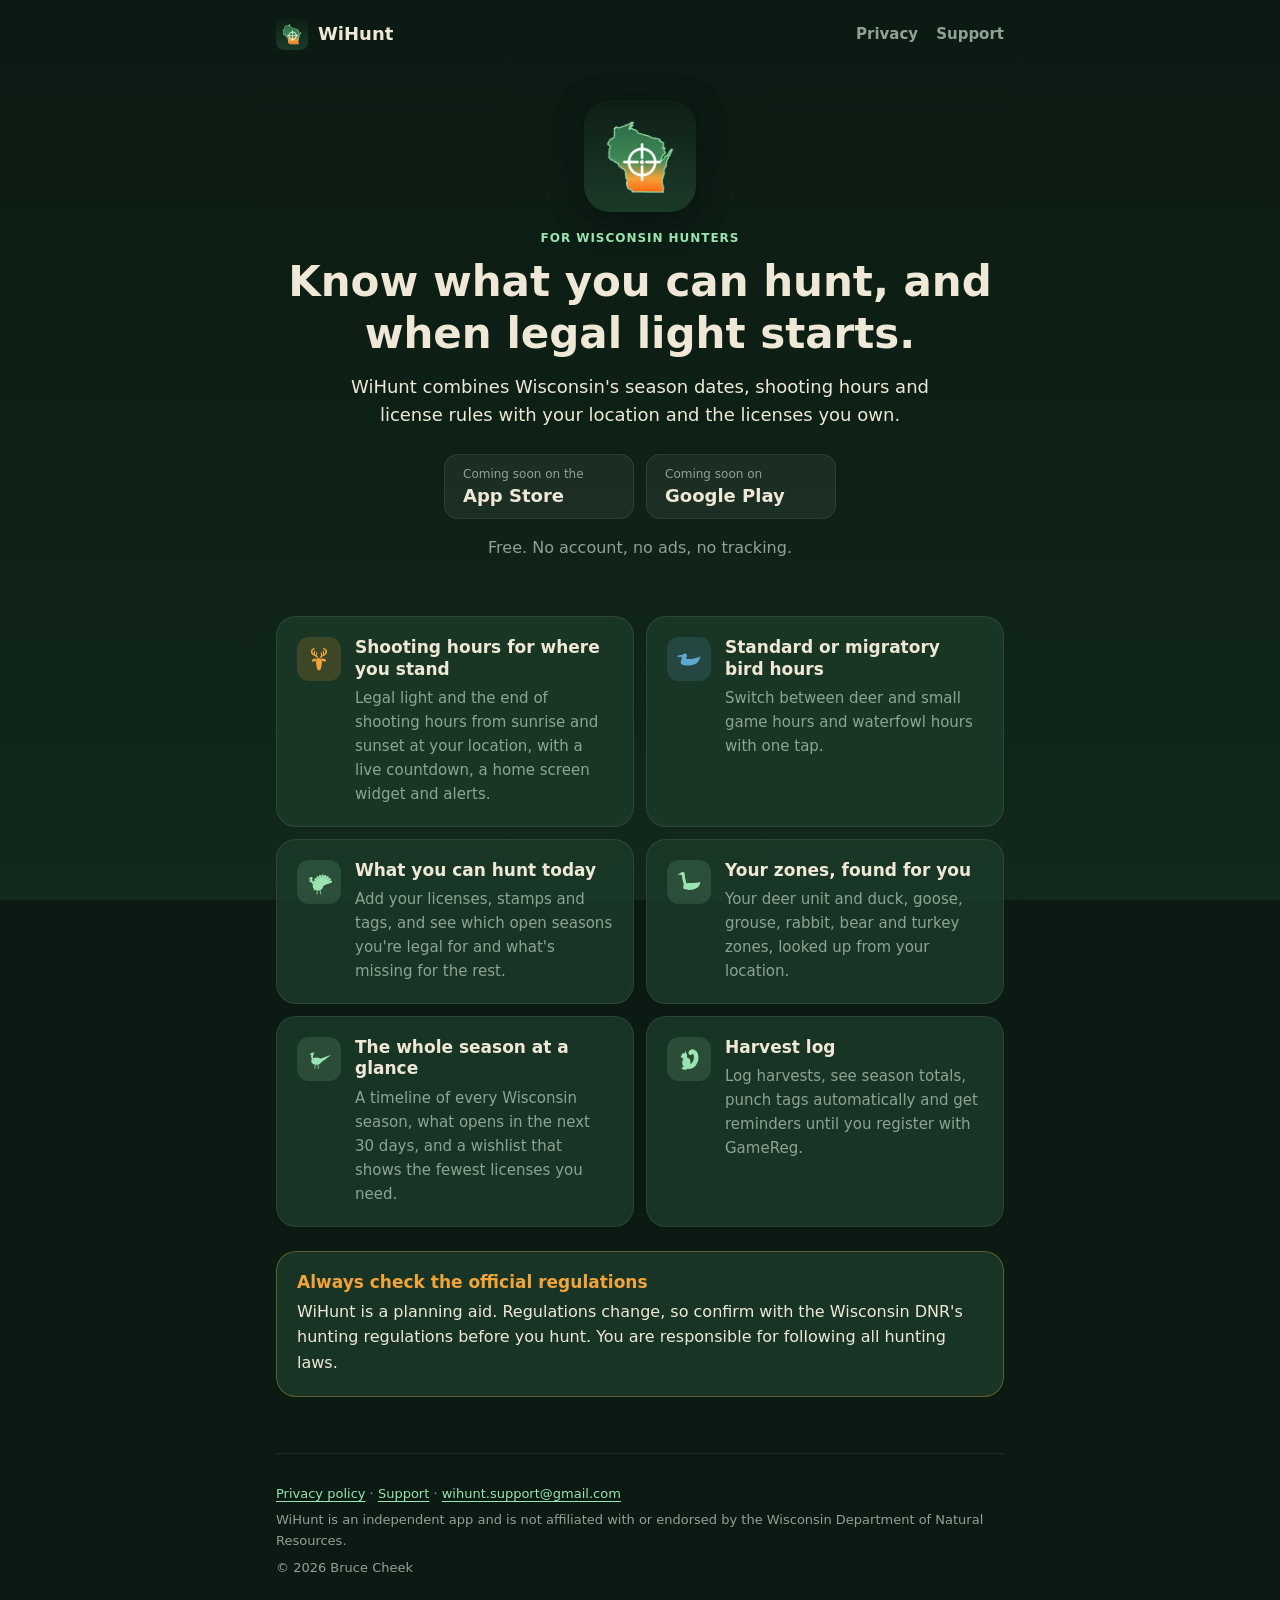
==== index.html @ abe9291e "WiHunt website: landing, privacy policy and support pages Co-Authored-By: Claude Opus 5.5 <noreply@a" ====
<!doctype html>
<html lang="en">
<head>
  <meta charset="utf-8">
  <meta name="viewport" content="width=device-width, initial-scale=1">
  <title>WiHunt — Wisconsin hunting companion</title>
  <meta name="description" content="Legal shooting hours, seasons and what your licenses let you hunt today — built for Wisconsin hunters. Free, no account, no ads.">
  <meta name="theme-color" content="#0b1a12">
  <link rel="icon" href="assets/favicon.png">
  <link rel="apple-touch-icon" href="assets/apple-touch-icon.png">
  <link rel="stylesheet" href="style.css">
</head>
<body>
  <div class="wrap">
    <header class="site">
      <a class="brand" href="./"><img src="assets/favicon.png" alt="">WiHunt</a>
      <nav><a href="privacy.html">Privacy</a><a href="support.html">Support</a></nav>
    </header>

    <main>
      <section class="hero">
        <img class="icon" src="assets/icon-512.png" alt="WiHunt app icon">
        <p class="eyebrow">For Wisconsin hunters</p>
        <h1>Know what you can hunt, and when legal light starts.</h1>
        <p class="lead">WiHunt combines Wisconsin's season dates, shooting hours and license rules with your location and the licenses you own.</p>
        <div class="stores">
          <!-- Swap these for the official App Store and Google Play badges and links at launch. -->
          <span class="store"><small>Coming soon on the</small><strong>App Store</strong></span>
          <span class="store"><small>Coming soon on</small><strong>Google Play</strong></span>
        </div>
        <p class="muted">Free. No account, no ads, no tracking.</p>
      </section>

      <section class="features" aria-label="Features">
        <div class="card feature">
          <span class="glyph g-deer g-dawn" aria-hidden="true"></span>
          <div>
            <h3>Shooting hours for where you stand</h3>
            <p>Legal light and the end of shooting hours from sunrise and sunset at your location, with a live countdown, a home screen widget and alerts.</p>
          </div>
        </div>
        <div class="card feature">
          <span class="glyph g-duck g-water" aria-hidden="true"></span>
          <div>
            <h3>Standard or migratory bird hours</h3>
            <p>Switch between deer and small game hours and waterfowl hours with one tap.</p>
          </div>
        </div>
        <div class="card feature">
          <span class="glyph g-turkey" aria-hidden="true"></span>
          <div>
            <h3>What you can hunt today</h3>
            <p>Add your licenses, stamps and tags, and see which open seasons you're legal for and what's missing for the rest.</p>
          </div>
        </div>
        <div class="card feature">
          <span class="glyph g-goose" aria-hidden="true"></span>
          <div>
            <h3>Your zones, found for you</h3>
            <p>Your deer unit and duck, goose, grouse, rabbit, bear and turkey zones, looked up from your location.</p>
          </div>
        </div>
        <div class="card feature">
          <span class="glyph g-pheasant" aria-hidden="true"></span>
          <div>
            <h3>The whole season at a glance</h3>
            <p>A timeline of every Wisconsin season, what opens in the next 30 days, and a wishlist that shows the fewest licenses you need.</p>
          </div>
        </div>
        <div class="card feature">
          <span class="glyph g-squirrel" aria-hidden="true"></span>
          <div>
            <h3>Harvest log</h3>
            <p>Log harvests, see season totals, punch tags automatically and get reminders until you register with GameReg.</p>
          </div>
        </div>
      </section>

      <section class="card notice">
        <h3>Always check the official regulations</h3>
        <p>WiHunt is a planning aid. Regulations change, so confirm with the Wisconsin DNR's hunting regulations before you hunt. You are responsible for following all hunting laws.</p>
      </section>
    </main>

    <footer class="site">
      <p><a href="privacy.html">Privacy policy</a> · <a href="support.html">Support</a> · <a href="mailto:wihunt.support@gmail.com">wihunt.support@gmail.com</a></p>
      <p>WiHunt is an independent app and is not affiliated with or endorsed by the Wisconsin Department of Natural Resources.</p>
      <p>© 2026 Bruce Cheek</p>
    </footer>
  </div>
</body>
</html>
---- style.css ----
/* WiHunt site — same palette as the apps (Theme.swift / Theme.kt). */
:root {
  --night: #0b1a12;
  --forest: #11281b;
  --pine: #1c3a28;
  --moss: #2e6b45;
  --leaf: #3e8a57;
  --sage: #9be3b0;
  --dawn: #f2a33a;
  --cream: #efe8d6;
  --stone: #8fa394;
  --water: #5fa8d3;
  --line: rgba(255, 255, 255, 0.08);
  --radius: 20px;
  --rounded: ui-rounded, "SF Pro Rounded", system-ui, -apple-system, "Segoe UI", Roboto, sans-serif;
  color-scheme: dark;
}

* { box-sizing: border-box; }

html { -webkit-text-size-adjust: 100%; }

body {
  margin: 0;
  min-height: 100vh;
  background: linear-gradient(180deg, var(--night), var(--forest)) fixed;
  background-color: var(--night);
  color: var(--cream);
  font: 16px/1.6 system-ui, -apple-system, "Segoe UI", Roboto, sans-serif;
}

a { color: var(--sage); text-underline-offset: 3px; }
a:hover { color: var(--cream); }

.wrap { max-width: 760px; margin: 0 auto; padding: 0 16px; }

/* Header and footer */

header.site {
  display: flex;
  align-items: center;
  justify-content: space-between;
  gap: 12px;
  padding: 18px 0;
}
header.site .brand {
  display: flex;
  align-items: center;
  gap: 10px;
  color: var(--cream);
  text-decoration: none;
  font: 700 18px/1 var(--rounded);
}
header.site .brand img { width: 32px; height: 32px; border-radius: 8px; }
header.site nav { display: flex; gap: 18px; font-weight: 600; font-size: 15px; }
header.site nav a { text-decoration: none; color: var(--stone); }
header.site nav a[aria-current="page"], header.site nav a:hover { color: var(--sage); }

footer.site {
  margin-top: 56px;
  padding: 24px 0 40px;
  border-top: 1px solid var(--line);
  color: var(--stone);
  font-size: 13px;
}
footer.site p { margin: 6px 0; }

/* Cards and type */

.card {
  background: rgba(28, 58, 40, 0.85);
  border: 1px solid var(--line);
  border-radius: var(--radius);
  padding: 20px;
}

h1, h2, h3 { font-family: var(--rounded); line-height: 1.25; }
h1 { font-size: clamp(30px, 6vw, 42px); margin: 8px 0 12px; }
h2 { font-size: 22px; margin: 36px 0 10px; }
h3 { font-size: 17px; margin: 0 0 6px; }

.eyebrow {
  font: 600 12px/1 var(--rounded);
  letter-spacing: 0.08em;
  text-transform: uppercase;
  color: var(--sage);
}
.muted { color: var(--stone); }
.lead { font-size: 18px; color: var(--cream); max-width: 34em; }

/* Landing */

.hero { text-align: center; padding: 32px 0 8px; }
.hero img.icon { width: 112px; height: 112px; border-radius: 26px; box-shadow: 0 8px 32px rgba(0, 0, 0, 0.35); }
.hero .lead { margin: 0 auto; }

.stores { display: flex; flex-wrap: wrap; justify-content: center; gap: 12px; margin: 24px 0 8px; }
.store {
  display: inline-flex;
  flex-direction: column;
  align-items: flex-start;
  min-width: 190px;
  padding: 10px 18px;
  border-radius: 14px;
  background: rgba(255, 255, 255, 0.06);
  border: 1px solid var(--line);
  color: var(--cream);
  text-decoration: none;
}
.store small { color: var(--stone); font-size: 12px; }
.store strong { font: 700 18px/1.3 var(--rounded); }

.features { display: grid; gap: 12px; margin-top: 32px; }
@media (min-width: 640px) { .features { grid-template-columns: 1fr 1fr; } }
.feature { display: flex; gap: 14px; align-items: flex-start; }
.feature p { margin: 0; color: var(--stone); font-size: 15px; }

.glyph {
  flex: none;
  width: 44px;
  height: 44px;
  border-radius: 12px;
  display: grid;
  place-items: center;
  background: rgba(155, 227, 176, 0.14);
}
.glyph::before {
  content: "";
  width: 26px;
  height: 26px;
  background: var(--sage);
  -webkit-mask: var(--glyph) center / contain no-repeat;
  mask: var(--glyph) center / contain no-repeat;
}
.g-deer { --glyph: url(assets/glyph-deer.svg); }
.g-duck { --glyph: url(assets/glyph-duck.svg); }
.g-turkey { --glyph: url(assets/glyph-turkey.svg); }
.g-squirrel { --glyph: url(assets/glyph-squirrel.svg); }
.g-pheasant { --glyph: url(assets/glyph-pheasant.svg); }
.g-goose { --glyph: url(assets/glyph-goose.svg); }
.g-water { background: rgba(95, 168, 211, 0.16); }
.g-water::before { background: var(--water); }
.g-dawn { background: rgba(242, 163, 58, 0.16); }
.g-dawn::before { background: var(--dawn); }

.notice {
  margin-top: 24px;
  border-color: rgba(242, 163, 58, 0.35);
}
.notice h3 { color: var(--dawn); }
.notice p { margin: 0; }

/* Long-form pages (privacy, support) */

.prose { max-width: 680px; }
.prose ul { padding-left: 1.2em; }
.prose li { margin: 6px 0; }
.prose li::marker { color: var(--sage); }
.prose .updated { color: var(--stone); font-size: 14px; margin-top: -4px; }

.contact { display: flex; flex-wrap: wrap; align-items: center; gap: 12px 16px; margin: 16px 0 8px; }
.button {
  display: inline-block;
  padding: 11px 20px;
  border-radius: 14px;
  background: var(--leaf);
  color: var(--night);
  font-weight: 700;
  text-decoration: none;
}
.button:hover { background: var(--sage); color: var(--night); }

details {
  border-bottom: 1px solid var(--line);
  padding: 14px 0;
}
details summary {
  cursor: pointer;
  font-weight: 600;
  list-style: none;
  display: flex;
  justify-content: space-between;
  gap: 12px;
}
details summary::-webkit-details-marker { display: none; }
details summary::after { content: "+"; color: var(--sage); font-weight: 700; }
details[open] summary::after { content: "–"; }
details p { margin: 10px 0 0; color: var(--stone); }
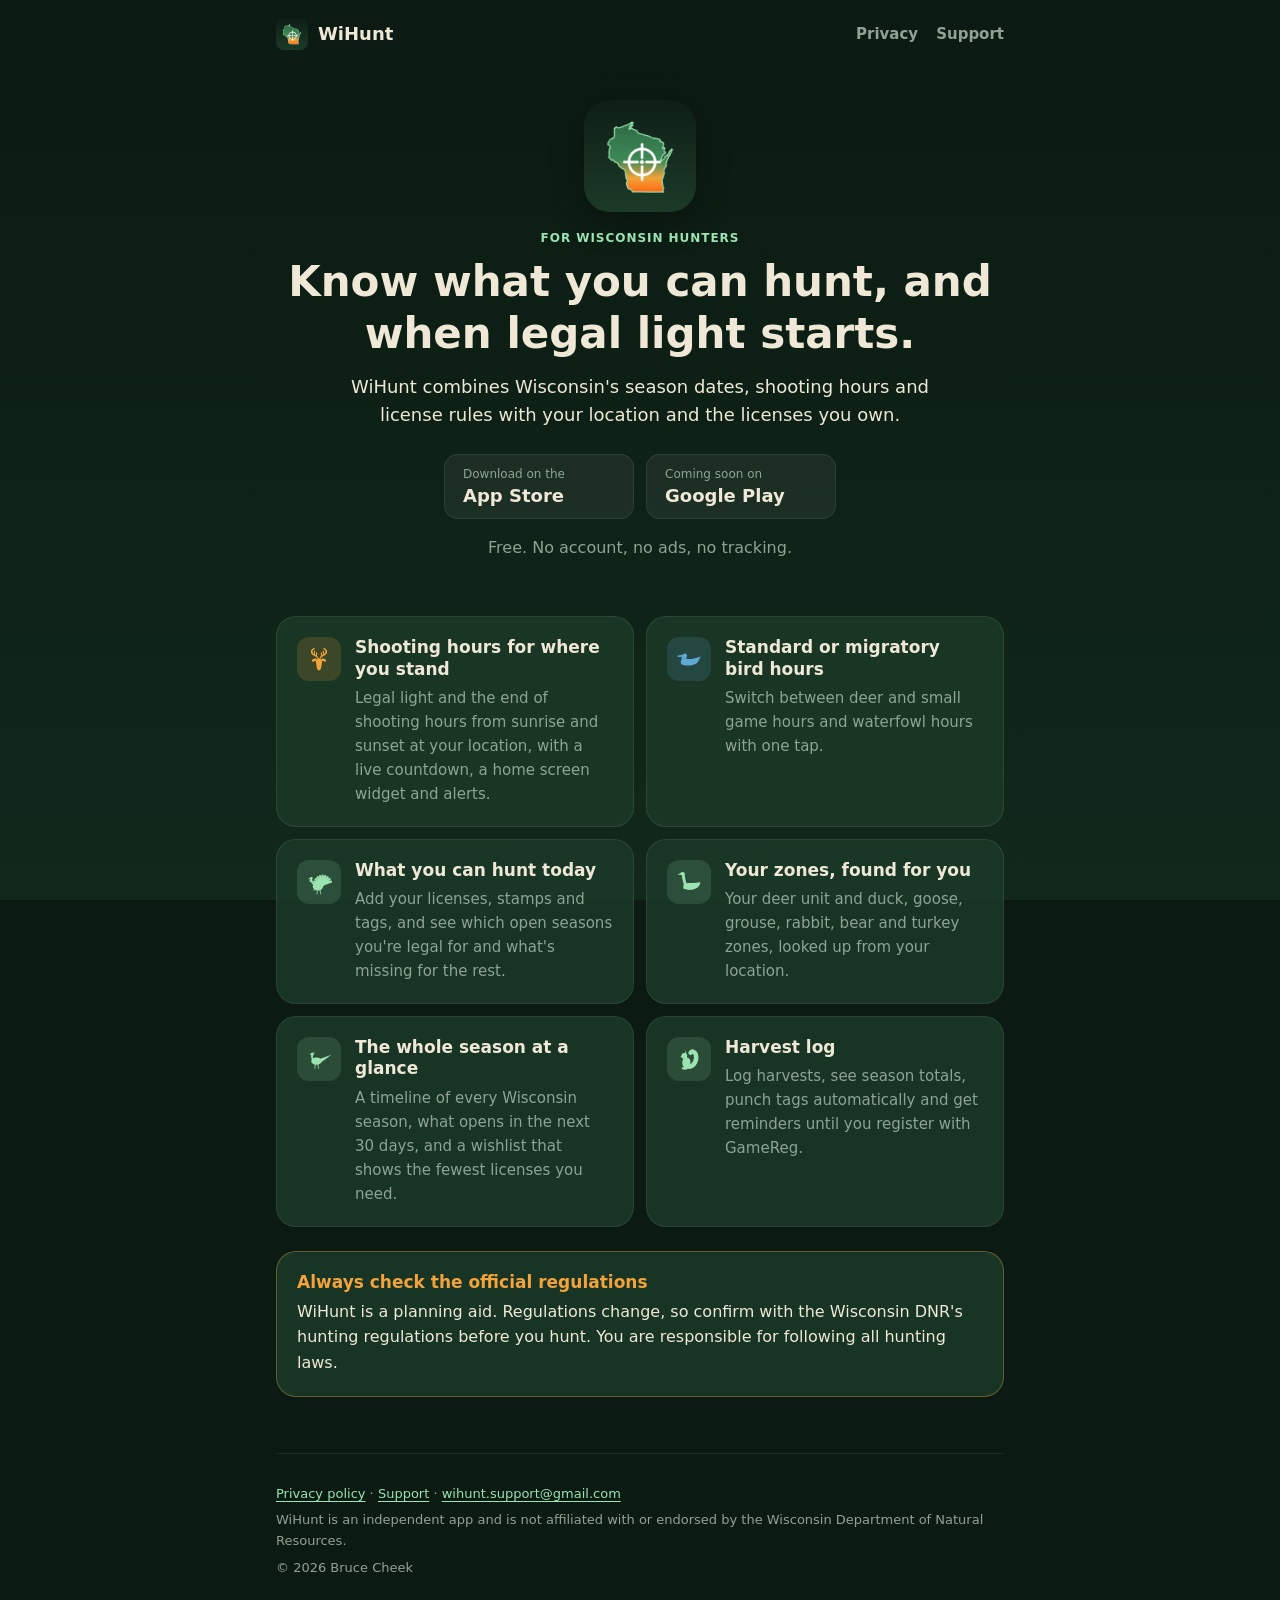
==== commit 9c594228: "Link the App Store listing now that WiHunt is live Co-Authored-By: Claude Opus 5.5 <noreply@anthropi" ====
--- a/index.html
+++ b/index.html
@@ -24,8 +24,8 @@
         <h1>Know what you can hunt, and when legal light starts.</h1>
         <p class="lead">WiHunt combines Wisconsin's season dates, shooting hours and license rules with your location and the licenses you own.</p>
         <div class="stores">
-          <!-- Swap these for the official App Store and Google Play badges and links at launch. -->
-          <span class="store"><small>Coming soon on the</small><strong>App Store</strong></span>
+          <!-- Swap the App Store button for Apple's official badge artwork when convenient (Apple's marketing guidelines). -->
+          <a class="store" href="https://apps.apple.com/us/app/wihunt-wisconsin-hunting/id6824698880"><small>Download on the</small><strong>App Store</strong></a>
           <span class="store"><small>Coming soon on</small><strong>Google Play</strong></span>
         </div>
         <p class="muted">Free. No account, no ads, no tracking.</p>
--- a/style.css
+++ b/style.css
@@ -107,6 +107,7 @@
   color: var(--cream);
   text-decoration: none;
 }
+a.store:hover { border-color: rgba(155, 227, 176, 0.6); background: rgba(155, 227, 176, 0.1); }
 .store small { color: var(--stone); font-size: 12px; }
 .store strong { font: 700 18px/1.3 var(--rounded); }
 
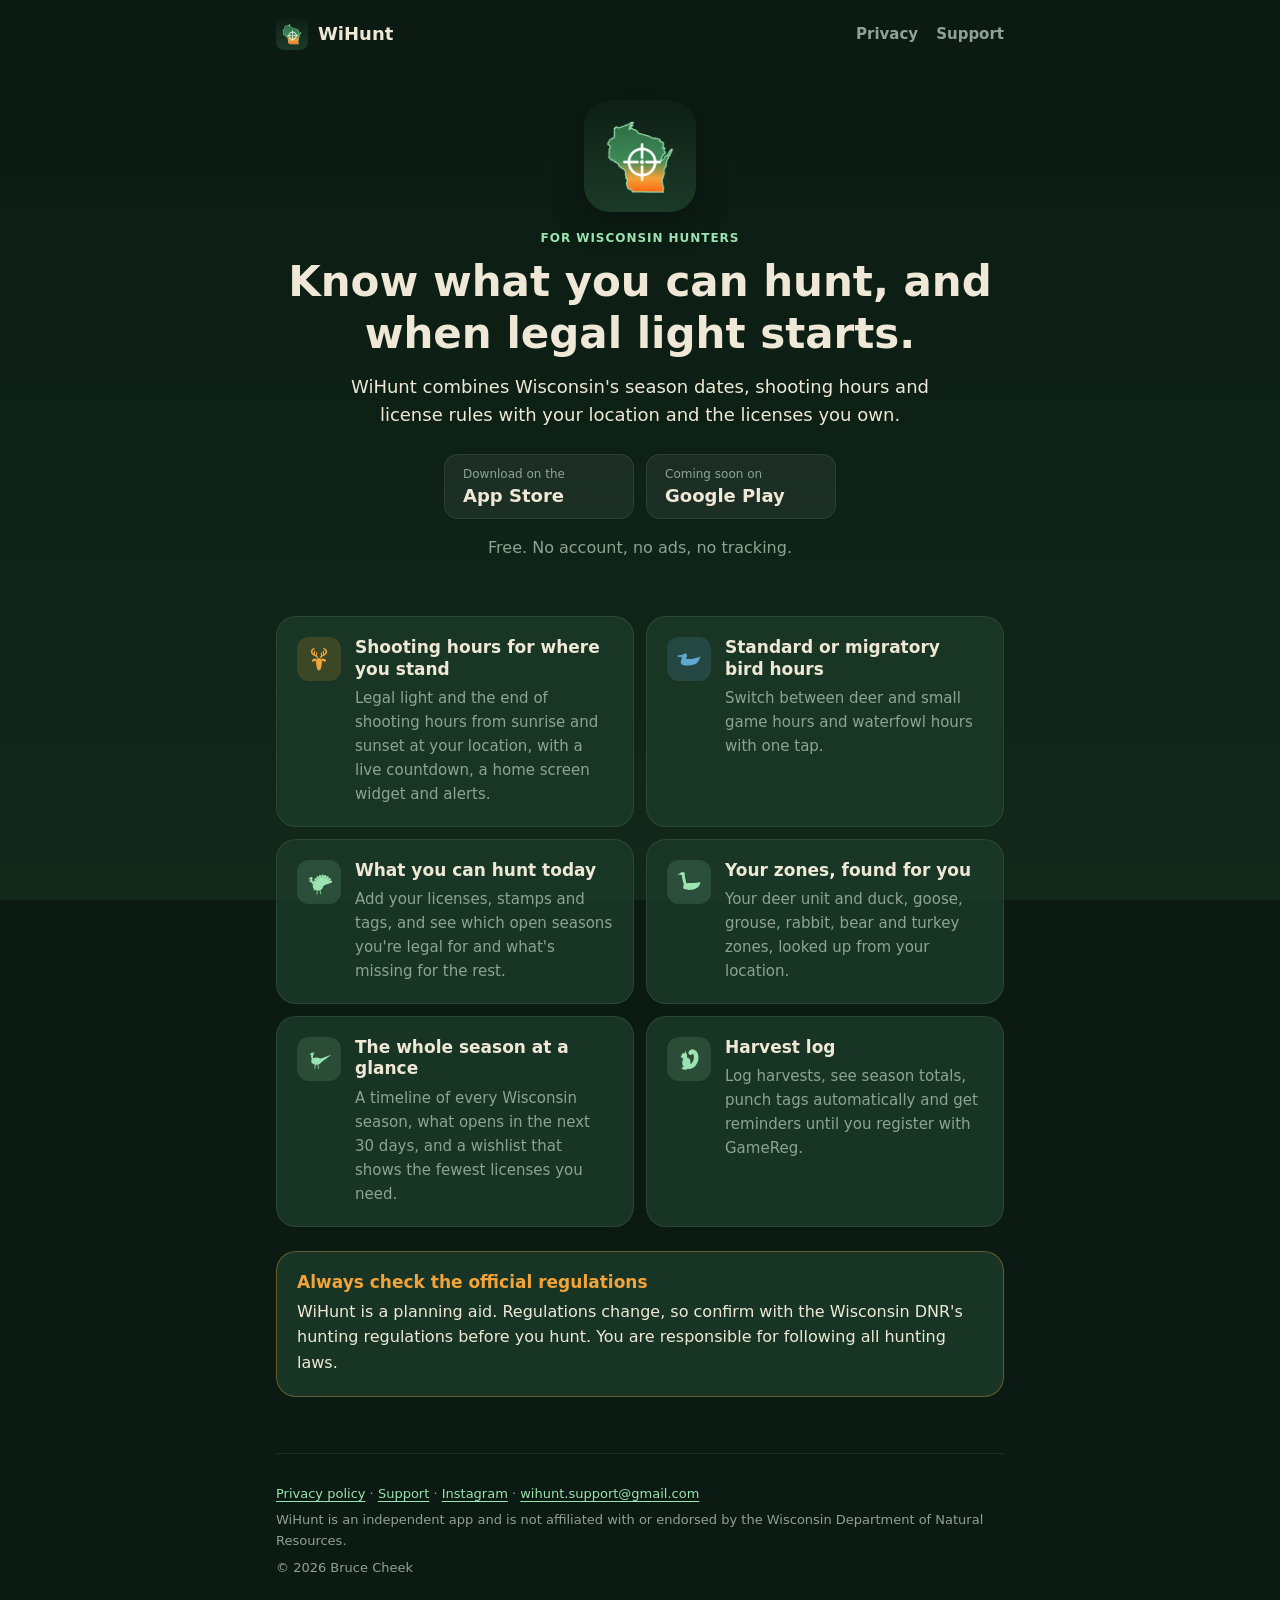
==== commit 689c45f0: "Link the Instagram account from the footers and structured data Co-Authored-By: Claude Opus 5.5 <nor" ====
--- a/index.html
+++ b/index.html
@@ -6,9 +6,34 @@
   <title>WiHunt — Wisconsin hunting companion</title>
   <meta name="description" content="Legal shooting hours, seasons and what your licenses let you hunt today — built for Wisconsin hunters. Free, no account, no ads.">
   <meta name="theme-color" content="#0b1a12">
+  <meta name="apple-itunes-app" content="app-id=6824698880">
+  <link rel="canonical" href="https://bcheek.github.io/wihunt-site/">
+  <meta property="og:type" content="website">
+  <meta property="og:site_name" content="WiHunt">
+  <meta property="og:title" content="WiHunt — Wisconsin hunting companion">
+  <meta property="og:description" content="Legal shooting hours, seasons and what your licenses let you hunt today — built for Wisconsin hunters. Free, no account, no ads.">
+  <meta property="og:url" content="https://bcheek.github.io/wihunt-site/">
+  <meta property="og:image" content="https://bcheek.github.io/wihunt-site/assets/icon-512.png">
+  <meta name="twitter:card" content="summary">
   <link rel="icon" href="assets/favicon.png">
   <link rel="apple-touch-icon" href="assets/apple-touch-icon.png">
   <link rel="stylesheet" href="style.css">
+  <script type="application/ld+json">
+  {
+    "@context": "https://schema.org",
+    "@type": "MobileApplication",
+    "name": "WiHunt: Wisconsin Hunting",
+    "description": "Legal shooting hours, seasons and what your licenses let you hunt today — built for Wisconsin hunters.",
+    "operatingSystem": "iOS 18.0 or later",
+    "applicationCategory": "LifestyleApplication",
+    "url": "https://bcheek.github.io/wihunt-site/",
+    "downloadUrl": "https://apps.apple.com/us/app/wihunt-wisconsin-hunting/id6824698880",
+    "image": "https://bcheek.github.io/wihunt-site/assets/icon-512.png",
+    "author": {"@type": "Person", "name": "Bruce Cheek"},
+    "sameAs": ["https://www.instagram.com/wihunt.app/"],
+    "offers": {"@type": "Offer", "price": "0", "priceCurrency": "USD"}
+  }
+  </script>
 </head>
 <body>
   <div class="wrap">
@@ -83,7 +108,7 @@
     </main>
 
     <footer class="site">
-      <p><a href="privacy.html">Privacy policy</a> · <a href="support.html">Support</a> · <a href="mailto:wihunt.support@gmail.com">wihunt.support@gmail.com</a></p>
+      <p><a href="privacy.html">Privacy policy</a> · <a href="support.html">Support</a> · <a href="https://www.instagram.com/wihunt.app/">Instagram</a> · <a href="mailto:wihunt.support@gmail.com">wihunt.support@gmail.com</a></p>
       <p>WiHunt is an independent app and is not affiliated with or endorsed by the Wisconsin Department of Natural Resources.</p>
       <p>© 2026 Bruce Cheek</p>
     </footer>
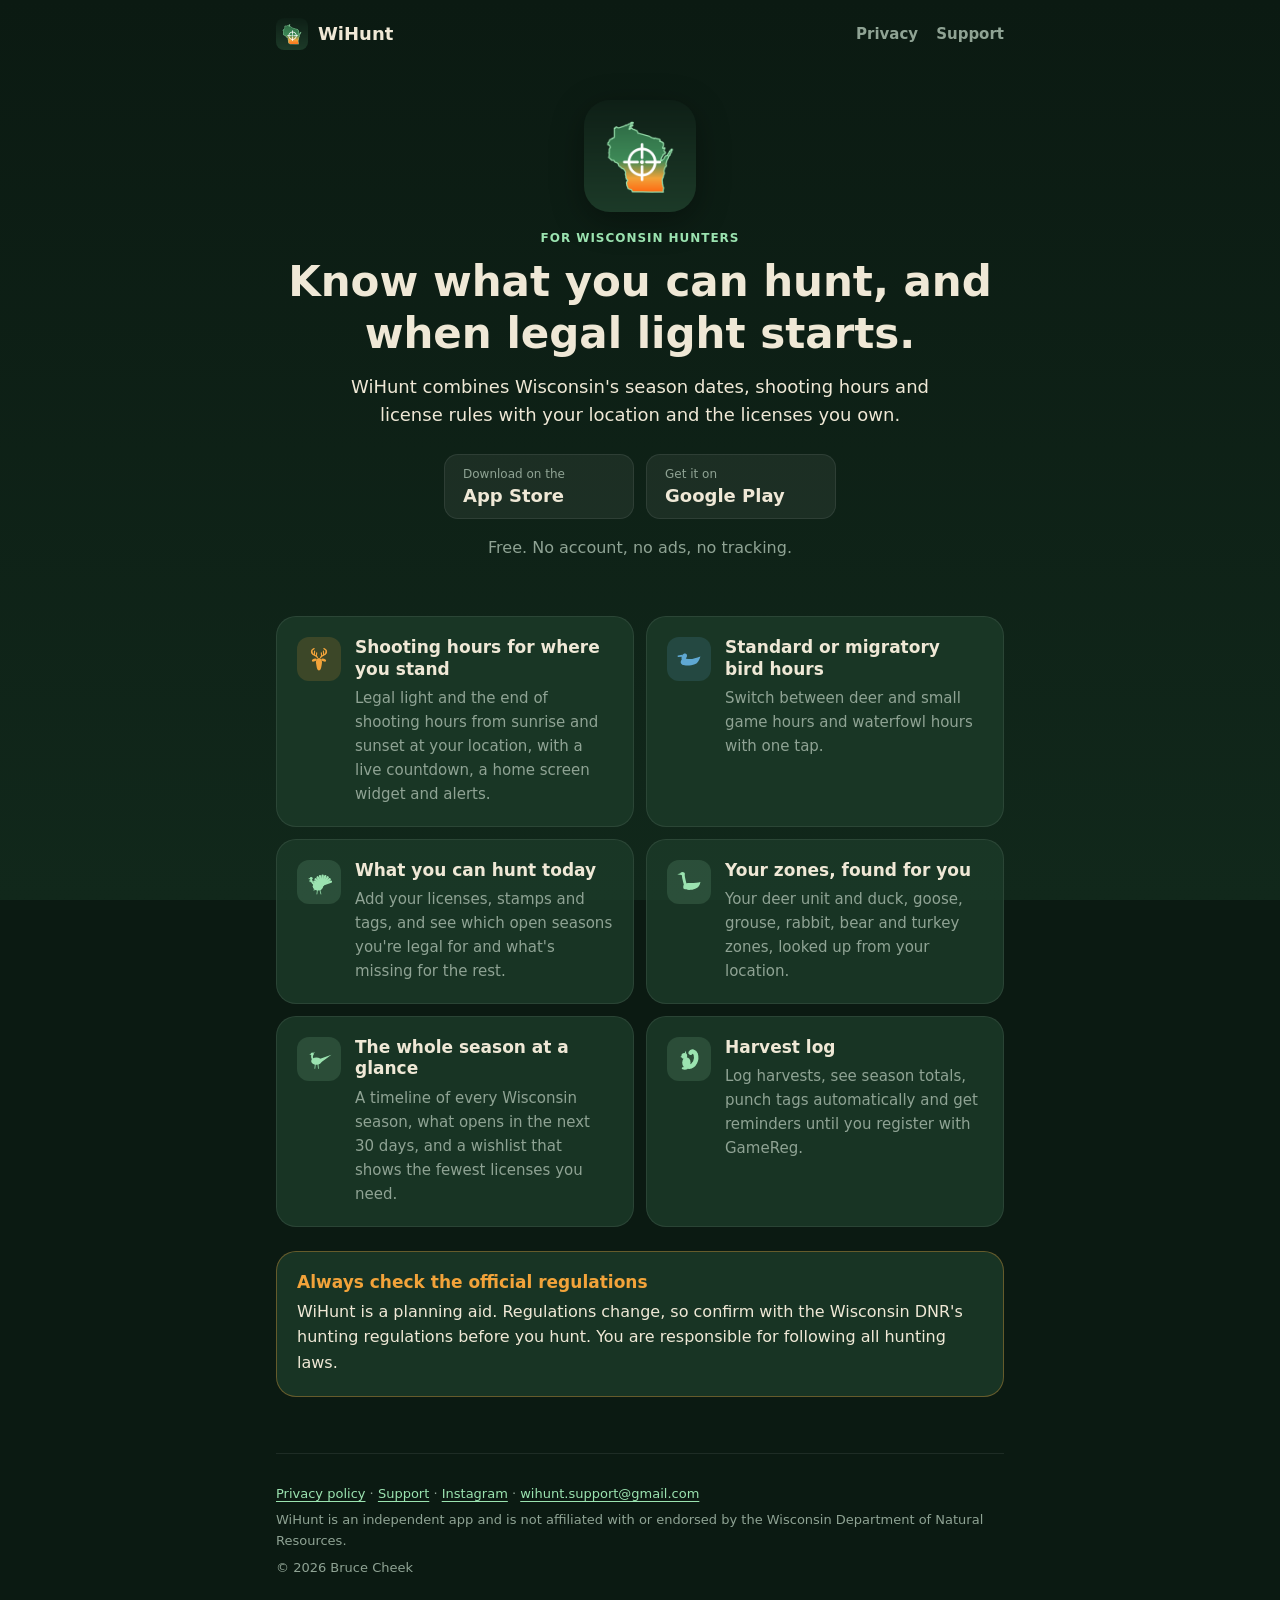
==== commit bdc76bac: "Landing page: Google Play is live Replace the coming-soon box with a Get it on Google Play link, and" ====
--- a/index.html
+++ b/index.html
@@ -24,10 +24,10 @@
     "@type": "MobileApplication",
     "name": "WiHunt: Wisconsin Hunting",
     "description": "Legal shooting hours, seasons and what your licenses let you hunt today — built for Wisconsin hunters.",
-    "operatingSystem": "iOS 18.0 or later",
+    "operatingSystem": "iOS 18.0 or later, Android 8.0 or later",
     "applicationCategory": "LifestyleApplication",
     "url": "https://bcheek.github.io/wihunt-site/",
-    "downloadUrl": "https://apps.apple.com/us/app/wihunt-wisconsin-hunting/id6824698880",
+    "downloadUrl": ["https://apps.apple.com/us/app/wihunt-wisconsin-hunting/id6824698880", "https://play.google.com/store/apps/details?id=com.brucecheek.wihunt"],
     "image": "https://bcheek.github.io/wihunt-site/assets/icon-512.png",
     "author": {"@type": "Person", "name": "Bruce Cheek"},
     "sameAs": ["https://www.instagram.com/wihunt.app/"],
@@ -51,7 +51,7 @@
         <div class="stores">
           <!-- Swap the App Store button for Apple's official badge artwork when convenient (Apple's marketing guidelines). -->
           <a class="store" href="https://apps.apple.com/us/app/wihunt-wisconsin-hunting/id6824698880"><small>Download on the</small><strong>App Store</strong></a>
-          <span class="store"><small>Coming soon on</small><strong>Google Play</strong></span>
+          <a class="store" href="https://play.google.com/store/apps/details?id=com.brucecheek.wihunt"><small>Get it on</small><strong>Google Play</strong></a>
         </div>
         <p class="muted">Free. No account, no ads, no tracking.</p>
       </section>
